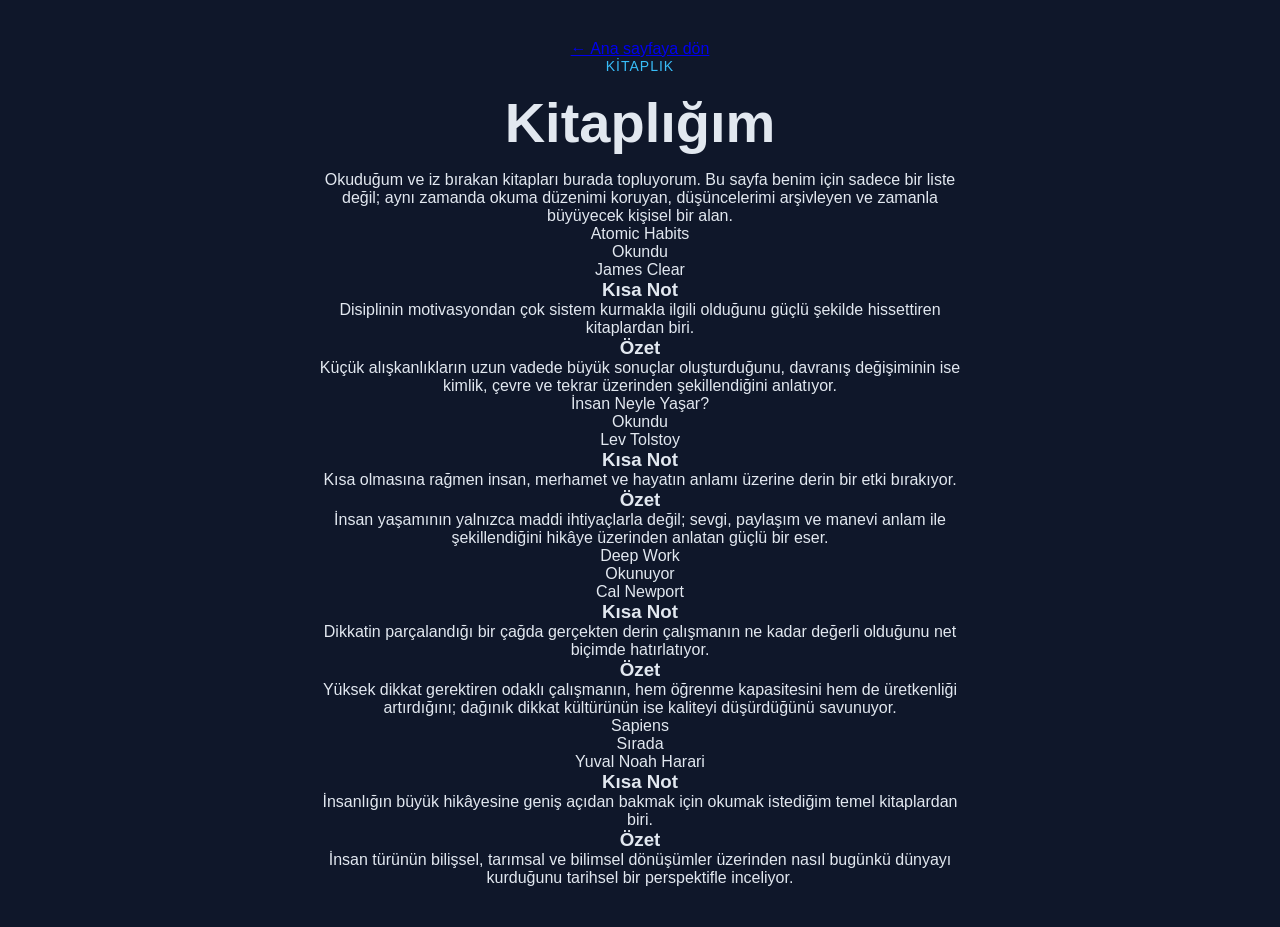
==== kitapligim.html @ d7f44a94 "Add bookshelf page and update homepage" ====
<!DOCTYPE html>
<html lang="tr">
<head>
  <meta charset="UTF-8" />
  <meta name="viewport" content="width=device-width, initial-scale=1.0" />
  <title>Kitaplığım | Taha Baş</title>
  <link rel="stylesheet" href="style.css" />
</head>
<body>
  <main class="container">
    <section class="page-hero">
      <a class="back-link" href="index.html">← Ana sayfaya dön</a>
      <p class="eyebrow">KİTAPLIK</p>
      <h1 class="page-title">Kitaplığım</h1>
      <p class="page-description">
        Okuduğum ve iz bırakan kitapları burada topluyorum. Bu sayfa benim için
        sadece bir liste değil; aynı zamanda okuma düzenimi koruyan, düşüncelerimi
        arşivleyen ve zamanla büyüyecek kişisel bir alan.
      </p>
    </section>

    <section class="books-grid">
      <article class="book-card">
        <div class="book-top">
          <p class="book-title">Atomic Habits</p>
          <span class="status status-read">Okundu</span>
        </div>
        <p class="book-author">James Clear</p>
        <div class="book-section">
          <h3>Kısa Not</h3>
          <p>
            Disiplinin motivasyondan çok sistem kurmakla ilgili olduğunu güçlü
            şekilde hissettiren kitaplardan biri.
          </p>
        </div>
        <div class="book-section">
          <h3>Özet</h3>
          <p>
            Küçük alışkanlıkların uzun vadede büyük sonuçlar oluşturduğunu,
            davranış değişiminin ise kimlik, çevre ve tekrar üzerinden
            şekillendiğini anlatıyor.
          </p>
        </div>
      </article>

      <article class="book-card">
        <div class="book-top">
          <p class="book-title">İnsan Neyle Yaşar?</p>
          <span class="status status-read">Okundu</span>
        </div>
        <p class="book-author">Lev Tolstoy</p>
        <div class="book-section">
          <h3>Kısa Not</h3>
          <p>
            Kısa olmasına rağmen insan, merhamet ve hayatın anlamı üzerine derin
            bir etki bırakıyor.
          </p>
        </div>
        <div class="book-section">
          <h3>Özet</h3>
          <p>
            İnsan yaşamının yalnızca maddi ihtiyaçlarla değil; sevgi, paylaşım ve
            manevi anlam ile şekillendiğini hikâye üzerinden anlatan güçlü bir eser.
          </p>
        </div>
      </article>

      <article class="book-card">
        <div class="book-top">
          <p class="book-title">Deep Work</p>
          <span class="status status-reading">Okunuyor</span>
        </div>
        <p class="book-author">Cal Newport</p>
        <div class="book-section">
          <h3>Kısa Not</h3>
          <p>
            Dikkatin parçalandığı bir çağda gerçekten derin çalışmanın ne kadar
            değerli olduğunu net biçimde hatırlatıyor.
          </p>
        </div>
        <div class="book-section">
          <h3>Özet</h3>
          <p>
            Yüksek dikkat gerektiren odaklı çalışmanın, hem öğrenme kapasitesini
            hem de üretkenliği artırdığını; dağınık dikkat kültürünün ise kaliteyi
            düşürdüğünü savunuyor.
          </p>
        </div>
      </article>

      <article class="book-card">
        <div class="book-top">
          <p class="book-title">Sapiens</p>
          <span class="status status-queue">Sırada</span>
        </div>
        <p class="book-author">Yuval Noah Harari</p>
        <div class="book-section">
          <h3>Kısa Not</h3>
          <p>
            İnsanlığın büyük hikâyesine geniş açıdan bakmak için okumak istediğim
            temel kitaplardan biri.
          </p>
        </div>
        <div class="book-section">
          <h3>Özet</h3>
          <p>
            İnsan türünün bilişsel, tarımsal ve bilimsel dönüşümler üzerinden nasıl
            bugünkü dünyayı kurduğunu tarihsel bir perspektifle inceliyor.
          </p>
        </div>
      </article>
    </section>
  </main>
</body>
</html>
---- style.css ----
* {
    box-sizing: border-box;
    margin: 0;
    padding: 0;
  }
  
  body {
    font-family: Arial, sans-serif;
    background: #0f172a;
    color: #e2e8f0;
    min-height: 100vh;
    display: flex;
    align-items: center;
    justify-content: center;
  }
  
  .container {
    max-width: 700px;
    padding: 40px 24px;
    text-align: center;
  }
  
  .eyebrow {
    color: #38bdf8;
    font-size: 14px;
    letter-spacing: 1px;
    text-transform: uppercase;
    margin-bottom: 16px;
  }
  
  h1 {
    font-size: 56px;
    margin-bottom: 16px;
  }
  
  .subtitle {
    font-size: 20px;
    color: #cbd5e1;
    margin-bottom: 20px;
  }
  
  .description {
    font-size: 18px;
    line-height: 1.6;
    color: #94a3b8;
    margin-bottom: 32px;
  }
  
  .buttons {
    display: flex;
    gap: 16px;
    justify-content: center;
    flex-wrap: wrap;
  }
  
  .buttons a {
    text-decoration: none;
    color: white;
    background: #2563eb;
    padding: 12px 20px;
    border-radius: 10px;
    transition: 0.2s ease;
  }
  
  .buttons a:hover {
    transform: translateY(-2px);
    opacity: 0.95;
  }
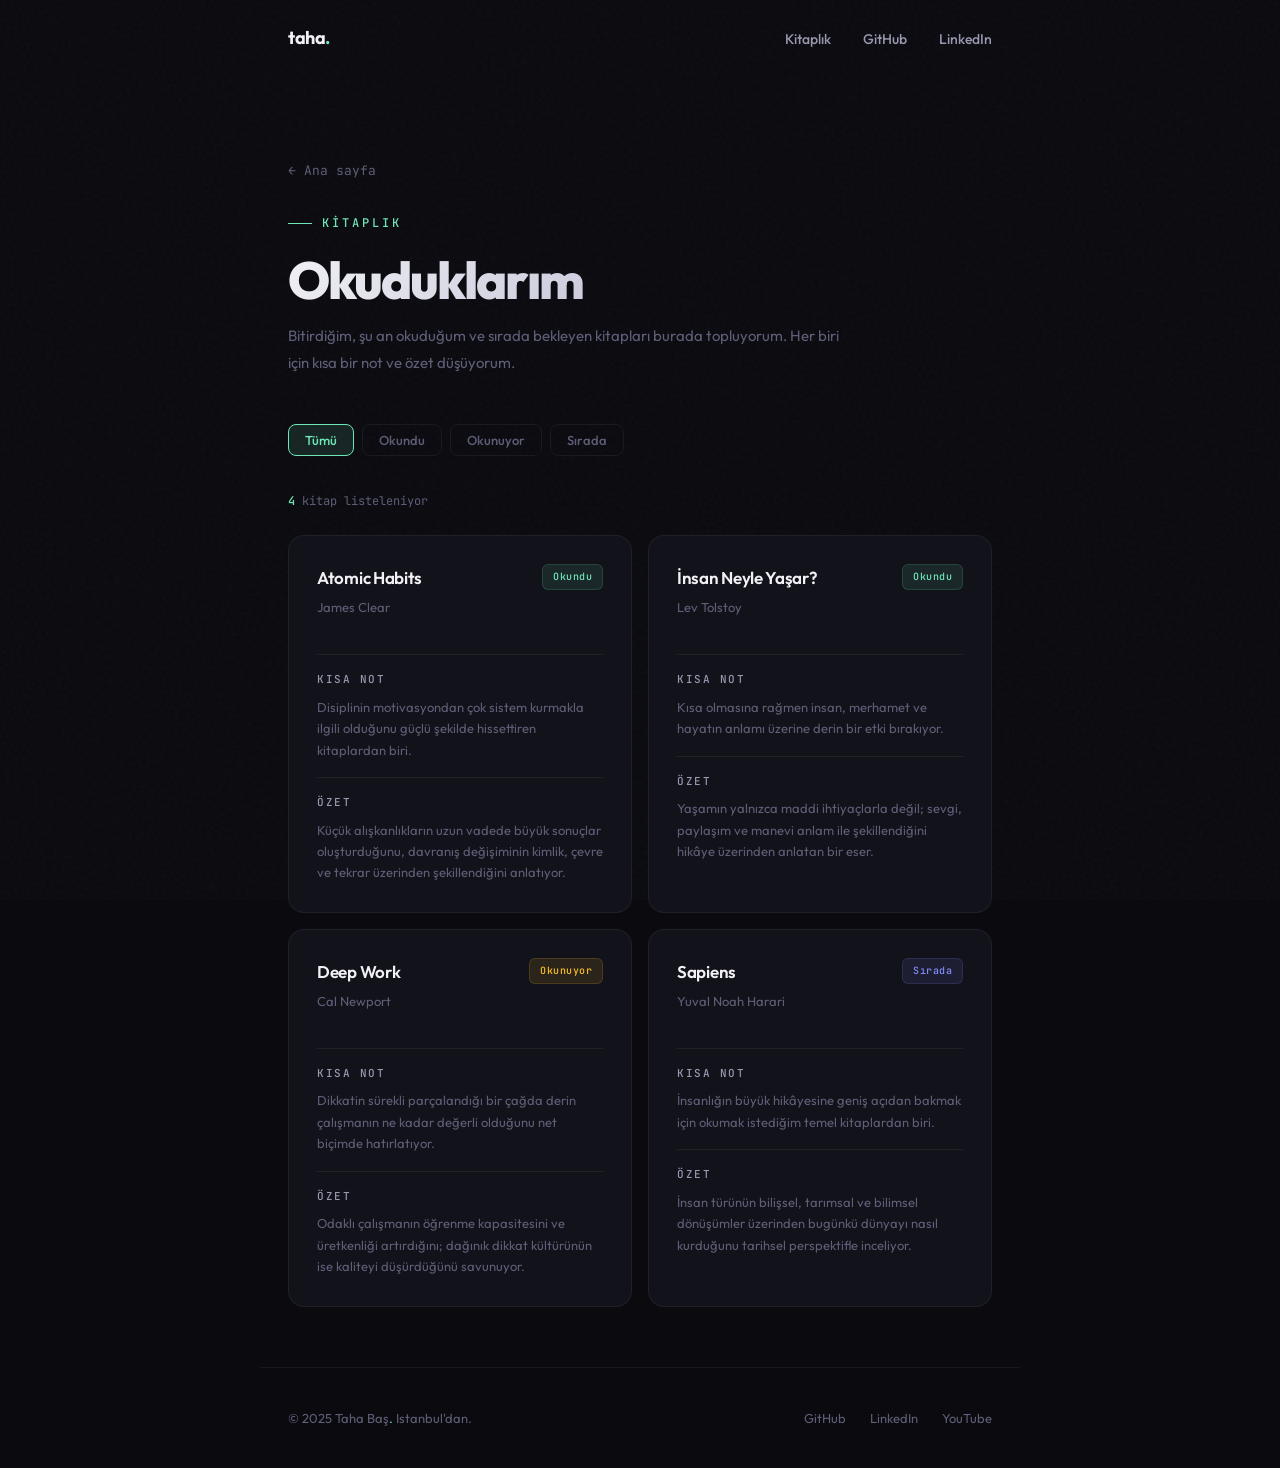
==== commit 5f708248: "Add new visualization and design" ====
--- a/kitapligim.html
+++ b/kitapligim.html
@@ -7,17 +7,34 @@
   <link rel="stylesheet" href="style.css" />
 </head>
 <body>
+  <nav class="nav">
+    <a class="nav-brand" href="index.html">taha<span>.</span></a>
+    <ul class="nav-links">
+      <li><a href="kitapligim.html">Kitaplık</a></li>
+      <li><a href="https://github.com/pearlofegea" target="_blank">GitHub</a></li>
+      <li><a href="https://www.linkedin.com/" target="_blank">LinkedIn</a></li>
+    </ul>
+  </nav>
+
   <main class="container">
     <section class="page-hero">
-      <a class="back-link" href="index.html">← Ana sayfaya dön</a>
-      <p class="eyebrow">KİTAPLIK</p>
-      <h1 class="page-title">Kitaplığım</h1>
+      <a class="back-link" href="index.html">← Ana sayfa</a>
+      <p class="eyebrow">Kitaplık</p>
+      <h1 class="page-title">Okuduklarım</h1>
       <p class="page-description">
-        Okuduğum ve iz bırakan kitapları burada topluyorum. Bu sayfa benim için
-        sadece bir liste değil; aynı zamanda okuma düzenimi koruyan, düşüncelerimi
-        arşivleyen ve zamanla büyüyecek kişisel bir alan.
+        Bitirdiğim, şu an okuduğum ve sırada bekleyen kitapları burada
+        topluyorum. Her biri için kısa bir not ve özet düşüyorum.
       </p>
     </section>
+
+    <div class="filter-bar">
+      <button class="filter-btn active">Tümü</button>
+      <button class="filter-btn">Okundu</button>
+      <button class="filter-btn">Okunuyor</button>
+      <button class="filter-btn">Sırada</button>
+    </div>
+
+    <p class="book-count"><span>4</span> kitap listeleniyor</p>
 
     <section class="books-grid">
       <article class="book-card">
@@ -37,7 +54,7 @@
           <h3>Özet</h3>
           <p>
             Küçük alışkanlıkların uzun vadede büyük sonuçlar oluşturduğunu,
-            davranış değişiminin ise kimlik, çevre ve tekrar üzerinden
+            davranış değişiminin kimlik, çevre ve tekrar üzerinden
             şekillendiğini anlatıyor.
           </p>
         </div>
@@ -59,8 +76,8 @@
         <div class="book-section">
           <h3>Özet</h3>
           <p>
-            İnsan yaşamının yalnızca maddi ihtiyaçlarla değil; sevgi, paylaşım ve
-            manevi anlam ile şekillendiğini hikâye üzerinden anlatan güçlü bir eser.
+            Yaşamın yalnızca maddi ihtiyaçlarla değil; sevgi, paylaşım ve
+            manevi anlam ile şekillendiğini hikâye üzerinden anlatan bir eser.
           </p>
         </div>
       </article>
@@ -74,16 +91,15 @@
         <div class="book-section">
           <h3>Kısa Not</h3>
           <p>
-            Dikkatin parçalandığı bir çağda gerçekten derin çalışmanın ne kadar
+            Dikkatin sürekli parçalandığı bir çağda derin çalışmanın ne kadar
             değerli olduğunu net biçimde hatırlatıyor.
           </p>
         </div>
         <div class="book-section">
           <h3>Özet</h3>
           <p>
-            Yüksek dikkat gerektiren odaklı çalışmanın, hem öğrenme kapasitesini
-            hem de üretkenliği artırdığını; dağınık dikkat kültürünün ise kaliteyi
-            düşürdüğünü savunuyor.
+            Odaklı çalışmanın öğrenme kapasitesini ve üretkenliği artırdığını;
+            dağınık dikkat kültürünün ise kaliteyi düşürdüğünü savunuyor.
           </p>
         </div>
       </article>
@@ -97,19 +113,32 @@
         <div class="book-section">
           <h3>Kısa Not</h3>
           <p>
-            İnsanlığın büyük hikâyesine geniş açıdan bakmak için okumak istediğim
-            temel kitaplardan biri.
+            İnsanlığın büyük hikâyesine geniş açıdan bakmak için okumak
+            istediğim temel kitaplardan biri.
           </p>
         </div>
         <div class="book-section">
           <h3>Özet</h3>
           <p>
-            İnsan türünün bilişsel, tarımsal ve bilimsel dönüşümler üzerinden nasıl
-            bugünkü dünyayı kurduğunu tarihsel bir perspektifle inceliyor.
+            İnsan türünün bilişsel, tarımsal ve bilimsel dönüşümler üzerinden
+            bugünkü dünyayı nasıl kurduğunu tarihsel perspektifle inceliyor.
           </p>
         </div>
       </article>
     </section>
   </main>
+
+  <footer>
+    <div class="footer-inner">
+      <div class="footer-left">
+        <p>© 2025 Taha Baş<span>.</span> Istanbul'dan.</p>
+      </div>
+      <div class="footer-right">
+        <a href="https://github.com/pearlofegea" target="_blank">GitHub</a>
+        <a href="https://www.linkedin.com/" target="_blank">LinkedIn</a>
+        <a href="https://youtube.com/@tahadashbash" target="_blank">YouTube</a>
+      </div>
+    </div>
+  </footer>
 </body>
 </html>
--- a/style.css
+++ b/style.css
@@ -1,68 +1,620 @@
+@import url('https://fonts.googleapis.com/css2?family=Outfit:wght@300;400;500;600;700;800&family=JetBrains+Mono:wght@400;500&display=swap');
+
+:root {
+  --bg-primary: #0a0a0f;
+  --bg-card: #12121a;
+  --bg-card-hover: #181824;
+  --bg-subtle: #1a1a28;
+  --accent: #6ee7b7;
+  --accent-dim: rgba(110, 231, 183, 0.12);
+  --accent-glow: rgba(110, 231, 183, 0.06);
+  --text-primary: #f0f0f5;
+  --text-secondary: #9898b0;
+  --text-muted: #5e5e78;
+  --border: rgba(255, 255, 255, 0.06);
+  --border-hover: rgba(110, 231, 183, 0.2);
+  --radius: 16px;
+  --radius-sm: 10px;
+}
+
 * {
-    box-sizing: border-box;
-    margin: 0;
-    padding: 0;
+  box-sizing: border-box;
+  margin: 0;
+  padding: 0;
+}
+
+html {
+  scroll-behavior: smooth;
+}
+
+body {
+  font-family: 'Outfit', sans-serif;
+  background: var(--bg-primary);
+  color: var(--text-primary);
+  min-height: 100vh;
+  line-height: 1.6;
+  -webkit-font-smoothing: antialiased;
+}
+
+/* ── Noise overlay ── */
+body::before {
+  content: '';
+  position: fixed;
+  inset: 0;
+  background-image: url("data:image/svg+xml,%3Csvg viewBox='0 0 256 256' xmlns='http://www.w3.org/2000/svg'%3E%3Cfilter id='n'%3E%3CfeTurbulence type='fractalNoise' baseFrequency='0.9' numOctaves='4' stitchTiles='stitch'/%3E%3C/filter%3E%3Crect width='100%25' height='100%25' filter='url(%23n)' opacity='0.03'/%3E%3C/svg%3E");
+  pointer-events: none;
+  z-index: 0;
+}
+
+/* ── Layout ── */
+.container {
+  max-width: 760px;
+  margin: 0 auto;
+  padding: 0 28px;
+  position: relative;
+  z-index: 1;
+}
+
+/* ── NAV ── */
+.nav {
+  display: flex;
+  align-items: center;
+  justify-content: space-between;
+  padding: 24px 28px;
+  max-width: 760px;
+  margin: 0 auto;
+  position: relative;
+  z-index: 10;
+}
+
+.nav-brand {
+  font-weight: 700;
+  font-size: 18px;
+  color: var(--text-primary);
+  text-decoration: none;
+  letter-spacing: -0.5px;
+}
+
+.nav-brand span {
+  color: var(--accent);
+}
+
+.nav-links {
+  display: flex;
+  gap: 32px;
+  list-style: none;
+}
+
+.nav-links a {
+  text-decoration: none;
+  color: var(--text-secondary);
+  font-size: 14px;
+  font-weight: 500;
+  transition: color 0.2s;
+  position: relative;
+}
+
+.nav-links a::after {
+  content: '';
+  position: absolute;
+  bottom: -4px;
+  left: 0;
+  width: 0;
+  height: 2px;
+  background: var(--accent);
+  transition: width 0.3s ease;
+  border-radius: 1px;
+}
+
+.nav-links a:hover {
+  color: var(--text-primary);
+}
+
+.nav-links a:hover::after {
+  width: 100%;
+}
+
+/* ── HERO ── */
+.hero {
+  padding: 100px 0 80px;
+  text-align: left;
+}
+
+.eyebrow {
+  font-family: 'JetBrains Mono', monospace;
+  color: var(--accent);
+  font-size: 12px;
+  font-weight: 500;
+  letter-spacing: 3px;
+  text-transform: uppercase;
+  margin-bottom: 20px;
+  display: flex;
+  align-items: center;
+  gap: 10px;
+}
+
+.eyebrow::before {
+  content: '';
+  width: 24px;
+  height: 1px;
+  background: var(--accent);
+}
+
+h1 {
+  font-size: clamp(42px, 7vw, 64px);
+  font-weight: 800;
+  letter-spacing: -2px;
+  line-height: 1.05;
+  margin-bottom: 20px;
+  background: linear-gradient(135deg, var(--text-primary) 0%, #a0a0c0 100%);
+  -webkit-background-clip: text;
+  -webkit-text-fill-color: transparent;
+  background-clip: text;
+}
+
+.subtitle {
+  font-size: 17px;
+  color: var(--text-secondary);
+  font-weight: 400;
+  margin-bottom: 28px;
+  display: flex;
+  align-items: center;
+  gap: 10px;
+  flex-wrap: wrap;
+}
+
+.subtitle .dot {
+  width: 4px;
+  height: 4px;
+  border-radius: 50%;
+  background: var(--accent);
+  display: inline-block;
+}
+
+.description {
+  font-size: 16px;
+  line-height: 1.75;
+  color: var(--text-muted);
+  margin-bottom: 36px;
+  max-width: 520px;
+}
+
+.buttons {
+  display: flex;
+  gap: 12px;
+  flex-wrap: wrap;
+}
+
+.buttons a {
+  text-decoration: none;
+  font-family: 'Outfit', sans-serif;
+  font-weight: 500;
+  font-size: 14px;
+  padding: 12px 24px;
+  border-radius: var(--radius-sm);
+  transition: all 0.25s ease;
+  display: inline-flex;
+  align-items: center;
+  gap: 8px;
+}
+
+.btn-primary {
+  color: var(--bg-primary);
+  background: var(--accent);
+}
+
+.btn-primary:hover {
+  transform: translateY(-2px);
+  box-shadow: 0 8px 24px rgba(110, 231, 183, 0.2);
+}
+
+.btn-secondary {
+  color: var(--text-secondary);
+  background: transparent;
+  border: 1px solid var(--border);
+}
+
+.btn-secondary:hover {
+  color: var(--text-primary);
+  border-color: var(--border-hover);
+  background: var(--accent-glow);
+}
+
+/* ── SECTION HEADER ── */
+.section-header {
+  margin-bottom: 36px;
+  text-align: left;
+}
+
+.section-kicker {
+  font-family: 'JetBrains Mono', monospace;
+  color: var(--accent);
+  font-size: 12px;
+  font-weight: 500;
+  letter-spacing: 3px;
+  text-transform: uppercase;
+  margin-bottom: 12px;
+  display: flex;
+  align-items: center;
+  gap: 10px;
+}
+
+.section-kicker::before {
+  content: '';
+  width: 24px;
+  height: 1px;
+  background: var(--accent);
+}
+
+.section-header h2 {
+  font-size: 32px;
+  font-weight: 700;
+  letter-spacing: -1px;
+  margin-bottom: 12px;
+}
+
+.section-text {
+  font-size: 15px;
+  color: var(--text-muted);
+  line-height: 1.7;
+  max-width: 540px;
+}
+
+/* ── SHELF PREVIEW ── */
+.shelf-preview {
+  padding: 60px 0 40px;
+  border-top: 1px solid var(--border);
+}
+
+.preview-card {
+  background: var(--bg-card);
+  border: 1px solid var(--border);
+  border-radius: var(--radius);
+  padding: 32px;
+  text-align: left;
+  transition: all 0.3s ease;
+  position: relative;
+  overflow: hidden;
+}
+
+.preview-card::before {
+  content: '';
+  position: absolute;
+  top: 0;
+  left: 0;
+  right: 0;
+  height: 2px;
+  background: linear-gradient(90deg, transparent, var(--accent), transparent);
+  opacity: 0;
+  transition: opacity 0.3s;
+}
+
+.preview-card:hover {
+  border-color: var(--border-hover);
+  background: var(--bg-card-hover);
+}
+
+.preview-card:hover::before {
+  opacity: 1;
+}
+
+.preview-badge {
+  font-family: 'JetBrains Mono', monospace;
+  font-size: 11px;
+  font-weight: 500;
+  color: var(--accent);
+  background: var(--accent-dim);
+  padding: 5px 12px;
+  border-radius: 6px;
+  display: inline-block;
+  margin-bottom: 16px;
+}
+
+.preview-card-content h3 {
+  font-size: 20px;
+  font-weight: 600;
+  margin-bottom: 10px;
+  letter-spacing: -0.5px;
+}
+
+.preview-card-content p {
+  font-size: 14px;
+  color: var(--text-muted);
+  line-height: 1.65;
+  margin-bottom: 24px;
+}
+
+.preview-button {
+  display: inline-flex;
+  align-items: center;
+  gap: 8px;
+  text-decoration: none;
+  color: var(--accent);
+  font-weight: 500;
+  font-size: 14px;
+  padding: 10px 20px;
+  border-radius: var(--radius-sm);
+  border: 1px solid var(--accent);
+  transition: all 0.25s ease;
+}
+
+.preview-button:hover {
+  background: var(--accent);
+  color: var(--bg-primary);
+}
+
+.preview-button::after {
+  content: '→';
+}
+
+/* ── FOOTER ── */
+footer {
+  padding: 40px 28px;
+  max-width: 760px;
+  margin: 0 auto;
+  border-top: 1px solid var(--border);
+  position: relative;
+  z-index: 1;
+}
+
+.footer-inner {
+  display: flex;
+  justify-content: space-between;
+  align-items: center;
+  flex-wrap: wrap;
+  gap: 16px;
+}
+
+.footer-left p {
+  font-size: 13px;
+  color: var(--text-muted);
+}
+
+.footer-left span {
+  color: var(--accent);
+}
+
+.footer-right {
+  display: flex;
+  gap: 24px;
+}
+
+.footer-right a {
+  text-decoration: none;
+  color: var(--text-muted);
+  font-size: 13px;
+  transition: color 0.2s;
+}
+
+.footer-right a:hover {
+  color: var(--accent);
+}
+
+/* ── PAGE HERO (kitaplık vb.) ── */
+.page-hero {
+  padding: 80px 0 48px;
+  text-align: left;
+}
+
+.back-link {
+  font-family: 'JetBrains Mono', monospace;
+  font-size: 13px;
+  color: var(--text-muted);
+  text-decoration: none;
+  display: inline-flex;
+  align-items: center;
+  gap: 6px;
+  margin-bottom: 32px;
+  transition: color 0.2s;
+}
+
+.back-link:hover {
+  color: var(--accent);
+}
+
+.page-title {
+  font-size: clamp(36px, 6vw, 52px);
+  font-weight: 800;
+  letter-spacing: -2px;
+  margin-bottom: 16px;
+  background: linear-gradient(135deg, var(--text-primary) 0%, #a0a0c0 100%);
+  -webkit-background-clip: text;
+  -webkit-text-fill-color: transparent;
+  background-clip: text;
+}
+
+.page-description {
+  font-size: 15px;
+  color: var(--text-muted);
+  line-height: 1.75;
+  max-width: 560px;
+}
+
+/* ── FILTER BAR ── */
+.filter-bar {
+  display: flex;
+  gap: 8px;
+  padding: 0 0 36px;
+  flex-wrap: wrap;
+}
+
+.filter-btn {
+  font-family: 'Outfit', sans-serif;
+  font-size: 13px;
+  font-weight: 500;
+  color: var(--text-muted);
+  background: transparent;
+  border: 1px solid var(--border);
+  padding: 7px 16px;
+  border-radius: 8px;
+  cursor: pointer;
+  transition: all 0.2s;
+}
+
+.filter-btn:hover,
+.filter-btn.active {
+  color: var(--accent);
+  border-color: var(--accent);
+  background: var(--accent-dim);
+}
+
+/* ── BOOK CARDS ── */
+.books-grid {
+  display: grid;
+  grid-template-columns: 1fr 1fr;
+  gap: 16px;
+  padding-bottom: 60px;
+}
+
+.book-card {
+  background: var(--bg-card);
+  border: 1px solid var(--border);
+  border-radius: var(--radius);
+  padding: 28px;
+  text-align: left;
+  transition: all 0.3s ease;
+  display: flex;
+  flex-direction: column;
+}
+
+.book-card:hover {
+  border-color: var(--border-hover);
+  background: var(--bg-card-hover);
+  transform: translateY(-2px);
+}
+
+.book-top {
+  display: flex;
+  justify-content: space-between;
+  align-items: flex-start;
+  gap: 12px;
+  margin-bottom: 6px;
+}
+
+.book-title {
+  font-size: 17px;
+  font-weight: 600;
+  letter-spacing: -0.3px;
+  flex: 1;
+}
+
+.book-author {
+  font-size: 13px;
+  color: var(--text-muted);
+  margin-bottom: 20px;
+  font-weight: 400;
+}
+
+.status {
+  font-family: 'JetBrains Mono', monospace;
+  font-size: 10px;
+  font-weight: 500;
+  padding: 4px 10px;
+  border-radius: 6px;
+  white-space: nowrap;
+  letter-spacing: 0.5px;
+}
+
+.status-read {
+  color: #6ee7b7;
+  background: rgba(110, 231, 183, 0.1);
+  border: 1px solid rgba(110, 231, 183, 0.15);
+}
+
+.status-reading {
+  color: #fbbf24;
+  background: rgba(251, 191, 36, 0.1);
+  border: 1px solid rgba(251, 191, 36, 0.15);
+}
+
+.status-queue {
+  color: #818cf8;
+  background: rgba(129, 140, 248, 0.1);
+  border: 1px solid rgba(129, 140, 248, 0.15);
+}
+
+.book-section {
+  margin-top: 16px;
+  padding-top: 16px;
+  border-top: 1px solid var(--border);
+}
+
+.book-section h3 {
+  font-family: 'JetBrains Mono', monospace;
+  font-size: 11px;
+  font-weight: 500;
+  color: var(--text-secondary);
+  text-transform: uppercase;
+  letter-spacing: 1.5px;
+  margin-bottom: 8px;
+}
+
+.book-section p {
+  font-size: 13px;
+  color: var(--text-muted);
+  line-height: 1.65;
+}
+
+/* ── BOOK COUNT ── */
+.book-count {
+  font-family: 'JetBrains Mono', monospace;
+  font-size: 12px;
+  color: var(--text-muted);
+  margin-bottom: 24px;
+}
+
+.book-count span {
+  color: var(--accent);
+  font-weight: 500;
+}
+
+/* ── ANIMATIONS ── */
+@keyframes fadeUp {
+  from { opacity: 0; transform: translateY(20px); }
+  to   { opacity: 1; transform: translateY(0); }
+}
+
+.hero, .page-hero {
+  animation: fadeUp 0.6s ease both;
+}
+
+.shelf-preview {
+  animation: fadeUp 0.6s ease 0.15s both;
+}
+
+.book-card {
+  animation: fadeUp 0.5s ease both;
+}
+
+.book-card:nth-child(1) { animation-delay: 0.1s; }
+.book-card:nth-child(2) { animation-delay: 0.2s; }
+.book-card:nth-child(3) { animation-delay: 0.3s; }
+.book-card:nth-child(4) { animation-delay: 0.4s; }
+
+/* ── RESPONSIVE ── */
+@media (max-width: 640px) {
+  .books-grid {
+    grid-template-columns: 1fr;
   }
-  
-  body {
-    font-family: Arial, sans-serif;
-    background: #0f172a;
-    color: #e2e8f0;
-    min-height: 100vh;
-    display: flex;
-    align-items: center;
-    justify-content: center;
+
+  .nav {
+    padding: 20px 20px;
   }
-  
+
+  .nav-links {
+    gap: 20px;
+  }
+
   .container {
-    max-width: 700px;
-    padding: 40px 24px;
+    padding: 0 20px;
+  }
+
+  .hero {
+    padding: 72px 0 60px;
+  }
+
+  .footer-inner {
+    flex-direction: column;
     text-align: center;
   }
-  
-  .eyebrow {
-    color: #38bdf8;
-    font-size: 14px;
-    letter-spacing: 1px;
-    text-transform: uppercase;
-    margin-bottom: 16px;
-  }
-  
-  h1 {
-    font-size: 56px;
-    margin-bottom: 16px;
-  }
-  
-  .subtitle {
-    font-size: 20px;
-    color: #cbd5e1;
-    margin-bottom: 20px;
-  }
-  
-  .description {
-    font-size: 18px;
-    line-height: 1.6;
-    color: #94a3b8;
-    margin-bottom: 32px;
-  }
-  
-  .buttons {
-    display: flex;
-    gap: 16px;
-    justify-content: center;
-    flex-wrap: wrap;
-  }
-  
-  .buttons a {
-    text-decoration: none;
-    color: white;
-    background: #2563eb;
-    padding: 12px 20px;
-    border-radius: 10px;
-    transition: 0.2s ease;
-  }
-  
-  .buttons a:hover {
-    transform: translateY(-2px);
-    opacity: 0.95;
-  }+}
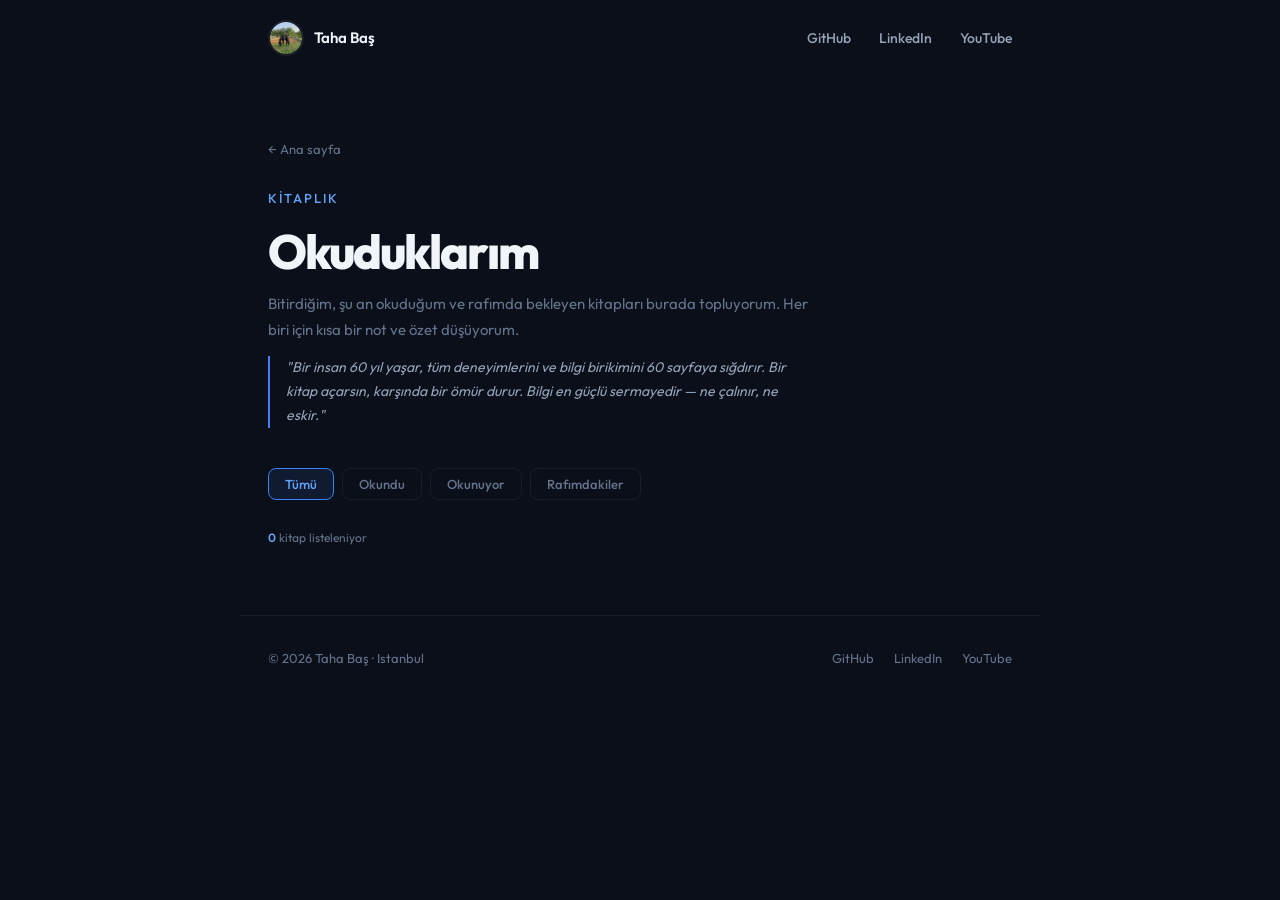
==== commit 2eb6fd4f: "New design update" ====
--- a/kitapligim.html
+++ b/kitapligim.html
@@ -8,11 +8,14 @@
 </head>
 <body>
   <nav class="nav">
-    <a class="nav-brand" href="index.html">taha<span>.</span></a>
+    <a class="nav-brand" href="index.html">
+      <img class="nav-avatar" src="hero-bg.jpg" alt="Taha Baş" />
+      <span class="nav-name">Taha Baş</span>
+    </a>
     <ul class="nav-links">
-      <li><a href="kitapligim.html">Kitaplık</a></li>
       <li><a href="https://github.com/pearlofegea" target="_blank">GitHub</a></li>
       <li><a href="https://www.linkedin.com/" target="_blank">LinkedIn</a></li>
+      <li><a href="https://www.youtube.com/@tahadashbash" target="_blank">YouTube</a></li>
     </ul>
   </nav>
 
@@ -22,8 +25,13 @@
       <p class="eyebrow">Kitaplık</p>
       <h1 class="page-title">Okuduklarım</h1>
       <p class="page-description">
-        Bitirdiğim, şu an okuduğum ve sırada bekleyen kitapları burada
+        Bitirdiğim, şu an okuduğum ve rafımda bekleyen kitapları burada
         topluyorum. Her biri için kısa bir not ve özet düşüyorum.
+      </p>
+      <p class="section-quote">
+        "Bir insan 60 yıl yaşar, tüm deneyimlerini ve bilgi birikimini 60 sayfaya
+        sığdırır. Bir kitap açarsın, karşında bir ömür durur. Bilgi en güçlü
+        sermayedir — ne çalınır, ne eskir."
       </p>
     </section>
 
@@ -31,112 +39,47 @@
       <button class="filter-btn active">Tümü</button>
       <button class="filter-btn">Okundu</button>
       <button class="filter-btn">Okunuyor</button>
-      <button class="filter-btn">Sırada</button>
+      <button class="filter-btn">Rafımdakiler</button>
     </div>
 
-    <p class="book-count"><span>4</span> kitap listeleniyor</p>
+    <p class="book-count"><span>0</span> kitap listeleniyor</p>
 
     <section class="books-grid">
-      <article class="book-card">
-        <div class="book-top">
-          <p class="book-title">Atomic Habits</p>
-          <span class="status status-read">Okundu</span>
-        </div>
-        <p class="book-author">James Clear</p>
-        <div class="book-section">
-          <h3>Kısa Not</h3>
-          <p>
-            Disiplinin motivasyondan çok sistem kurmakla ilgili olduğunu güçlü
-            şekilde hissettiren kitaplardan biri.
-          </p>
-        </div>
-        <div class="book-section">
-          <h3>Özet</h3>
-          <p>
-            Küçük alışkanlıkların uzun vadede büyük sonuçlar oluşturduğunu,
-            davranış değişiminin kimlik, çevre ve tekrar üzerinden
-            şekillendiğini anlatıyor.
-          </p>
-        </div>
-      </article>
+      <!--
+        YENİ KİTAP EKLEMEK İÇİN AŞAĞIDAKİ ŞABLONU KOPYALA-YAPIŞTIR:
 
-      <article class="book-card">
-        <div class="book-top">
-          <p class="book-title">İnsan Neyle Yaşar?</p>
-          <span class="status status-read">Okundu</span>
-        </div>
-        <p class="book-author">Lev Tolstoy</p>
-        <div class="book-section">
-          <h3>Kısa Not</h3>
-          <p>
-            Kısa olmasına rağmen insan, merhamet ve hayatın anlamı üzerine derin
-            bir etki bırakıyor.
-          </p>
-        </div>
-        <div class="book-section">
-          <h3>Özet</h3>
-          <p>
-            Yaşamın yalnızca maddi ihtiyaçlarla değil; sevgi, paylaşım ve
-            manevi anlam ile şekillendiğini hikâye üzerinden anlatan bir eser.
-          </p>
-        </div>
-      </article>
-
-      <article class="book-card">
-        <div class="book-top">
-          <p class="book-title">Deep Work</p>
-          <span class="status status-reading">Okunuyor</span>
-        </div>
-        <p class="book-author">Cal Newport</p>
-        <div class="book-section">
-          <h3>Kısa Not</h3>
-          <p>
-            Dikkatin sürekli parçalandığı bir çağda derin çalışmanın ne kadar
-            değerli olduğunu net biçimde hatırlatıyor.
-          </p>
-        </div>
-        <div class="book-section">
-          <h3>Özet</h3>
-          <p>
-            Odaklı çalışmanın öğrenme kapasitesini ve üretkenliği artırdığını;
-            dağınık dikkat kültürünün ise kaliteyi düşürdüğünü savunuyor.
-          </p>
-        </div>
-      </article>
-
-      <article class="book-card">
-        <div class="book-top">
-          <p class="book-title">Sapiens</p>
-          <span class="status status-queue">Sırada</span>
-        </div>
-        <p class="book-author">Yuval Noah Harari</p>
-        <div class="book-section">
-          <h3>Kısa Not</h3>
-          <p>
-            İnsanlığın büyük hikâyesine geniş açıdan bakmak için okumak
-            istediğim temel kitaplardan biri.
-          </p>
-        </div>
-        <div class="book-section">
-          <h3>Özet</h3>
-          <p>
-            İnsan türünün bilişsel, tarımsal ve bilimsel dönüşümler üzerinden
-            bugünkü dünyayı nasıl kurduğunu tarihsel perspektifle inceliyor.
-          </p>
-        </div>
-      </article>
+        <article class="book-card">
+          <div class="book-top">
+            <p class="book-title">Kitap Adı</p>
+            <span class="status status-read">Okundu</span>
+            ← Durum seçenekleri:
+              status-read    → Okundu
+              status-reading → Okunuyor
+              status-queue   → Rafımdakiler
+          </div>
+          <p class="book-author">Yazar Adı</p>
+          <div class="book-section">
+            <h3>Kısa Not</h3>
+            <p>Kitap hakkında kısa notun.</p>
+          </div>
+          <div class="book-section">
+            <h3>Özet</h3>
+            <p>Kitabın kısa özeti.</p>
+          </div>
+        </article>
+      -->
     </section>
   </main>
 
   <footer>
     <div class="footer-inner">
       <div class="footer-left">
-        <p>© 2025 Taha Baş<span>.</span> Istanbul'dan.</p>
+        <p>© 2026 Taha Baş · Istanbul</p>
       </div>
       <div class="footer-right">
         <a href="https://github.com/pearlofegea" target="_blank">GitHub</a>
         <a href="https://www.linkedin.com/" target="_blank">LinkedIn</a>
-        <a href="https://youtube.com/@tahadashbash" target="_blank">YouTube</a>
+        <a href="https://www.youtube.com/@tahadashbash" target="_blank">YouTube</a>
       </div>
     </div>
   </footer>
--- a/style.css
+++ b/style.css
@@ -1,19 +1,20 @@
-@import url('https://fonts.googleapis.com/css2?family=Outfit:wght@300;400;500;600;700;800&family=JetBrains+Mono:wght@400;500&display=swap');
+@import url('https://fonts.googleapis.com/css2?family=Outfit:wght@300;400;500;600;700;800&display=swap');
 
 :root {
-  --bg-primary: #0a0a0f;
-  --bg-card: #12121a;
-  --bg-card-hover: #181824;
-  --bg-subtle: #1a1a28;
-  --accent: #6ee7b7;
-  --accent-dim: rgba(110, 231, 183, 0.12);
-  --accent-glow: rgba(110, 231, 183, 0.06);
-  --text-primary: #f0f0f5;
-  --text-secondary: #9898b0;
-  --text-muted: #5e5e78;
+  --bg-primary: #0b0f1a;
+  --bg-card: #111827;
+  --bg-card-hover: #161d2e;
+  --bg-subtle: #1a2235;
+  --accent: #3b82f6;
+  --accent-light: #60a5fa;
+  --accent-dim: rgba(59, 130, 246, 0.1);
+  --accent-glow: rgba(59, 130, 246, 0.06);
+  --text-primary: #f1f5f9;
+  --text-secondary: #94a3b8;
+  --text-muted: #64748b;
   --border: rgba(255, 255, 255, 0.06);
-  --border-hover: rgba(110, 231, 183, 0.2);
-  --radius: 16px;
+  --border-hover: rgba(59, 130, 246, 0.25);
+  --radius: 14px;
   --radius-sm: 10px;
 }
 
@@ -36,23 +37,10 @@
   -webkit-font-smoothing: antialiased;
 }
 
-/* ── Noise overlay ── */
-body::before {
-  content: '';
-  position: fixed;
-  inset: 0;
-  background-image: url("data:image/svg+xml,%3Csvg viewBox='0 0 256 256' xmlns='http://www.w3.org/2000/svg'%3E%3Cfilter id='n'%3E%3CfeTurbulence type='fractalNoise' baseFrequency='0.9' numOctaves='4' stitchTiles='stitch'/%3E%3C/filter%3E%3Crect width='100%25' height='100%25' filter='url(%23n)' opacity='0.03'/%3E%3C/svg%3E");
-  pointer-events: none;
-  z-index: 0;
-}
-
-/* ── Layout ── */
 .container {
-  max-width: 760px;
+  max-width: 800px;
   margin: 0 auto;
   padding: 0 28px;
-  position: relative;
-  z-index: 1;
 }
 
 /* ── NAV ── */
@@ -60,28 +48,42 @@
   display: flex;
   align-items: center;
   justify-content: space-between;
-  padding: 24px 28px;
-  max-width: 760px;
+  padding: 20px 28px;
+  max-width: 800px;
   margin: 0 auto;
   position: relative;
   z-index: 10;
 }
 
 .nav-brand {
-  font-weight: 700;
-  font-size: 18px;
+  display: flex;
+  align-items: center;
+  gap: 10px;
+  text-decoration: none;
+}
+
+.nav-avatar {
+  width: 36px;
+  height: 36px;
+  border-radius: 50%;
+  object-fit: cover;
+  border: 2px solid var(--border);
+  transition: border-color 0.2s;
+}
+
+.nav-brand:hover .nav-avatar {
+  border-color: var(--accent);
+}
+
+.nav-name {
+  font-weight: 600;
+  font-size: 15px;
   color: var(--text-primary);
-  text-decoration: none;
-  letter-spacing: -0.5px;
-}
-
-.nav-brand span {
-  color: var(--accent);
 }
 
 .nav-links {
   display: flex;
-  gap: 32px;
+  gap: 28px;
   list-style: none;
 }
 
@@ -91,91 +93,65 @@
   font-size: 14px;
   font-weight: 500;
   transition: color 0.2s;
-  position: relative;
-}
-
-.nav-links a::after {
-  content: '';
-  position: absolute;
-  bottom: -4px;
-  left: 0;
-  width: 0;
-  height: 2px;
-  background: var(--accent);
-  transition: width 0.3s ease;
-  border-radius: 1px;
 }
 
 .nav-links a:hover {
   color: var(--text-primary);
 }
 
-.nav-links a:hover::after {
+/* ── HERO BANNER ── */
+.hero-banner {
   width: 100%;
+  max-width: 800px;
+  margin: 0 auto;
+  padding: 0 28px;
+}
+
+.hero-banner-img {
+  width: 100%;
+  height: 280px;
+  object-fit: cover;
+  object-position: center 30%;
+  border-radius: var(--radius);
+  display: block;
 }
 
 /* ── HERO ── */
 .hero {
-  padding: 100px 0 80px;
+  padding: 48px 0 64px;
   text-align: left;
 }
 
 .eyebrow {
-  font-family: 'JetBrains Mono', monospace;
-  color: var(--accent);
-  font-size: 12px;
+  color: var(--accent-light);
+  font-size: 13px;
   font-weight: 500;
-  letter-spacing: 3px;
+  letter-spacing: 2px;
   text-transform: uppercase;
-  margin-bottom: 20px;
-  display: flex;
-  align-items: center;
-  gap: 10px;
-}
-
-.eyebrow::before {
-  content: '';
-  width: 24px;
-  height: 1px;
-  background: var(--accent);
+  margin-bottom: 16px;
 }
 
 h1 {
-  font-size: clamp(42px, 7vw, 64px);
+  font-size: clamp(40px, 7vw, 58px);
   font-weight: 800;
   letter-spacing: -2px;
-  line-height: 1.05;
-  margin-bottom: 20px;
-  background: linear-gradient(135deg, var(--text-primary) 0%, #a0a0c0 100%);
-  -webkit-background-clip: text;
-  -webkit-text-fill-color: transparent;
-  background-clip: text;
+  line-height: 1.1;
+  margin-bottom: 16px;
+  color: var(--text-primary);
 }
 
 .subtitle {
-  font-size: 17px;
+  font-size: 16px;
   color: var(--text-secondary);
   font-weight: 400;
-  margin-bottom: 28px;
-  display: flex;
-  align-items: center;
-  gap: 10px;
-  flex-wrap: wrap;
-}
-
-.subtitle .dot {
-  width: 4px;
-  height: 4px;
-  border-radius: 50%;
-  background: var(--accent);
-  display: inline-block;
+  margin-bottom: 24px;
 }
 
 .description {
-  font-size: 16px;
-  line-height: 1.75;
-  color: var(--text-muted);
-  margin-bottom: 36px;
+  font-size: 15px;
+  line-height: 1.7;
+  color: var(--text-muted);
+  margin-bottom: 32px;
   max-width: 520px;
 }
 
@@ -190,22 +166,19 @@
   font-family: 'Outfit', sans-serif;
   font-weight: 500;
   font-size: 14px;
-  padding: 12px 24px;
+  padding: 11px 22px;
   border-radius: var(--radius-sm);
   transition: all 0.25s ease;
-  display: inline-flex;
-  align-items: center;
-  gap: 8px;
 }
 
 .btn-primary {
-  color: var(--bg-primary);
+  color: #fff;
   background: var(--accent);
 }
 
 .btn-primary:hover {
   transform: translateY(-2px);
-  box-shadow: 0 8px 24px rgba(110, 231, 183, 0.2);
+  box-shadow: 0 6px 20px rgba(59, 130, 246, 0.25);
 }
 
 .btn-secondary {
@@ -220,73 +193,65 @@
   background: var(--accent-glow);
 }
 
+/* ── DIVIDER ── */
+.section-divider {
+  border: none;
+  border-top: 1px solid var(--border);
+  margin: 0;
+}
+
 /* ── SECTION HEADER ── */
 .section-header {
-  margin-bottom: 36px;
+  margin-bottom: 12px;
   text-align: left;
 }
 
 .section-kicker {
-  font-family: 'JetBrains Mono', monospace;
-  color: var(--accent);
+  color: var(--accent-light);
   font-size: 12px;
   font-weight: 500;
-  letter-spacing: 3px;
+  letter-spacing: 2px;
   text-transform: uppercase;
-  margin-bottom: 12px;
-  display: flex;
-  align-items: center;
-  gap: 10px;
-}
-
-.section-kicker::before {
-  content: '';
-  width: 24px;
-  height: 1px;
-  background: var(--accent);
+  margin-bottom: 10px;
 }
 
 .section-header h2 {
-  font-size: 32px;
+  font-size: 28px;
   font-weight: 700;
-  letter-spacing: -1px;
-  margin-bottom: 12px;
+  letter-spacing: -0.5px;
+  margin-bottom: 10px;
 }
 
 .section-text {
-  font-size: 15px;
+  font-size: 14px;
   color: var(--text-muted);
   line-height: 1.7;
   max-width: 540px;
 }
 
+.section-quote {
+  font-size: 14px;
+  color: var(--text-secondary);
+  font-style: italic;
+  line-height: 1.7;
+  margin-top: 14px;
+  padding-left: 16px;
+  border-left: 2px solid var(--accent);
+  max-width: 540px;
+}
+
 /* ── SHELF PREVIEW ── */
 .shelf-preview {
-  padding: 60px 0 40px;
-  border-top: 1px solid var(--border);
+  padding: 48px 0 40px;
 }
 
 .preview-card {
   background: var(--bg-card);
   border: 1px solid var(--border);
   border-radius: var(--radius);
-  padding: 32px;
+  padding: 28px;
   text-align: left;
   transition: all 0.3s ease;
-  position: relative;
-  overflow: hidden;
-}
-
-.preview-card::before {
-  content: '';
-  position: absolute;
-  top: 0;
-  left: 0;
-  right: 0;
-  height: 2px;
-  background: linear-gradient(90deg, transparent, var(--accent), transparent);
-  opacity: 0;
-  transition: opacity 0.3s;
 }
 
 .preview-card:hover {
@@ -294,34 +259,30 @@
   background: var(--bg-card-hover);
 }
 
-.preview-card:hover::before {
-  opacity: 1;
-}
-
 .preview-badge {
-  font-family: 'JetBrains Mono', monospace;
   font-size: 11px;
-  font-weight: 500;
-  color: var(--accent);
+  font-weight: 600;
+  color: var(--accent-light);
   background: var(--accent-dim);
-  padding: 5px 12px;
+  padding: 4px 10px;
   border-radius: 6px;
   display: inline-block;
-  margin-bottom: 16px;
+  margin-bottom: 14px;
+  letter-spacing: 0.5px;
+  text-transform: uppercase;
 }
 
 .preview-card-content h3 {
-  font-size: 20px;
+  font-size: 18px;
   font-weight: 600;
-  margin-bottom: 10px;
-  letter-spacing: -0.5px;
+  margin-bottom: 8px;
 }
 
 .preview-card-content p {
   font-size: 14px;
   color: var(--text-muted);
   line-height: 1.65;
-  margin-bottom: 24px;
+  margin-bottom: 20px;
 }
 
 .preview-button {
@@ -329,7 +290,7 @@
   align-items: center;
   gap: 8px;
   text-decoration: none;
-  color: var(--accent);
+  color: var(--accent-light);
   font-weight: 500;
   font-size: 14px;
   padding: 10px 20px;
@@ -340,21 +301,96 @@
 
 .preview-button:hover {
   background: var(--accent);
-  color: var(--bg-primary);
+  color: #fff;
 }
 
 .preview-button::after {
-  content: '→';
+  content: ' →';
+}
+
+/* ── COLLAB SECTION ── */
+.collab-section {
+  padding: 48px 0 40px;
+}
+
+.collab-card {
+  background: var(--bg-card);
+  border: 1px solid var(--border);
+  border-radius: var(--radius);
+  overflow: hidden;
+  transition: all 0.3s ease;
+}
+
+.collab-card:hover {
+  border-color: var(--border-hover);
+}
+
+.collab-img-wrapper {
+  position: relative;
+  overflow: hidden;
+}
+
+.collab-img {
+  width: 100%;
+  height: 200px;
+  object-fit: cover;
+  object-position: center 60%;
+  display: block;
+  filter: brightness(0.5);
+}
+
+.collab-img-text {
+  position: absolute;
+  bottom: 16px;
+  left: 24px;
+  font-size: 22px;
+  font-weight: 700;
+  color: #fff;
+  letter-spacing: -0.5px;
+}
+
+.collab-content {
+  padding: 24px 28px 28px;
+}
+
+.collab-content p {
+  font-size: 14px;
+  color: var(--text-muted);
+  line-height: 1.7;
+  margin-bottom: 20px;
+}
+
+.collab-contacts {
+  display: flex;
+  flex-wrap: wrap;
+  gap: 10px;
+}
+
+.collab-contact {
+  display: inline-flex;
+  align-items: center;
+  gap: 6px;
+  font-size: 13px;
+  color: var(--text-secondary);
+  text-decoration: none;
+  padding: 8px 14px;
+  border-radius: 8px;
+  background: var(--bg-subtle);
+  border: 1px solid var(--border);
+  transition: all 0.2s;
+}
+
+.collab-contact:hover {
+  color: var(--accent-light);
+  border-color: var(--border-hover);
 }
 
 /* ── FOOTER ── */
 footer {
-  padding: 40px 28px;
-  max-width: 760px;
+  padding: 32px 28px 40px;
+  max-width: 800px;
   margin: 0 auto;
   border-top: 1px solid var(--border);
-  position: relative;
-  z-index: 1;
 }
 
 .footer-inner {
@@ -362,7 +398,7 @@
   justify-content: space-between;
   align-items: center;
   flex-wrap: wrap;
-  gap: 16px;
+  gap: 12px;
 }
 
 .footer-left p {
@@ -370,13 +406,9 @@
   color: var(--text-muted);
 }
 
-.footer-left span {
-  color: var(--accent);
-}
-
 .footer-right {
   display: flex;
-  gap: 24px;
+  gap: 20px;
 }
 
 .footer-right a {
@@ -387,46 +419,40 @@
 }
 
 .footer-right a:hover {
-  color: var(--accent);
-}
-
-/* ── PAGE HERO (kitaplık vb.) ── */
+  color: var(--accent-light);
+}
+
+/* ── PAGE HERO (kitaplık) ── */
 .page-hero {
-  padding: 80px 0 48px;
+  padding: 60px 0 40px;
   text-align: left;
 }
 
 .back-link {
-  font-family: 'JetBrains Mono', monospace;
   font-size: 13px;
   color: var(--text-muted);
   text-decoration: none;
-  display: inline-flex;
-  align-items: center;
-  gap: 6px;
-  margin-bottom: 32px;
+  display: inline-block;
+  margin-bottom: 28px;
   transition: color 0.2s;
 }
 
 .back-link:hover {
-  color: var(--accent);
+  color: var(--accent-light);
 }
 
 .page-title {
-  font-size: clamp(36px, 6vw, 52px);
+  font-size: clamp(34px, 6vw, 48px);
   font-weight: 800;
   letter-spacing: -2px;
-  margin-bottom: 16px;
-  background: linear-gradient(135deg, var(--text-primary) 0%, #a0a0c0 100%);
-  -webkit-background-clip: text;
-  -webkit-text-fill-color: transparent;
-  background-clip: text;
+  margin-bottom: 14px;
+  color: var(--text-primary);
 }
 
 .page-description {
   font-size: 15px;
   color: var(--text-muted);
-  line-height: 1.75;
+  line-height: 1.7;
   max-width: 560px;
 }
 
@@ -434,7 +460,7 @@
 .filter-bar {
   display: flex;
   gap: 8px;
-  padding: 0 0 36px;
+  padding: 0 0 28px;
   flex-wrap: wrap;
 }
 
@@ -453,7 +479,7 @@
 
 .filter-btn:hover,
 .filter-btn.active {
-  color: var(--accent);
+  color: var(--accent-light);
   border-color: var(--accent);
   background: var(--accent-dim);
 }
@@ -463,14 +489,14 @@
   display: grid;
   grid-template-columns: 1fr 1fr;
   gap: 16px;
-  padding-bottom: 60px;
+  padding-bottom: 48px;
 }
 
 .book-card {
   background: var(--bg-card);
   border: 1px solid var(--border);
   border-radius: var(--radius);
-  padding: 28px;
+  padding: 24px;
   text-align: left;
   transition: all 0.3s ease;
   display: flex;
@@ -488,37 +514,35 @@
   justify-content: space-between;
   align-items: flex-start;
   gap: 12px;
-  margin-bottom: 6px;
+  margin-bottom: 4px;
 }
 
 .book-title {
-  font-size: 17px;
+  font-size: 16px;
   font-weight: 600;
-  letter-spacing: -0.3px;
   flex: 1;
 }
 
 .book-author {
   font-size: 13px;
   color: var(--text-muted);
-  margin-bottom: 20px;
-  font-weight: 400;
+  margin-bottom: 18px;
 }
 
 .status {
-  font-family: 'JetBrains Mono', monospace;
   font-size: 10px;
-  font-weight: 500;
+  font-weight: 600;
   padding: 4px 10px;
   border-radius: 6px;
   white-space: nowrap;
-  letter-spacing: 0.5px;
+  letter-spacing: 0.3px;
+  text-transform: uppercase;
 }
 
 .status-read {
-  color: #6ee7b7;
-  background: rgba(110, 231, 183, 0.1);
-  border: 1px solid rgba(110, 231, 183, 0.15);
+  color: #34d399;
+  background: rgba(52, 211, 153, 0.1);
+  border: 1px solid rgba(52, 211, 153, 0.15);
 }
 
 .status-reading {
@@ -528,25 +552,24 @@
 }
 
 .status-queue {
-  color: #818cf8;
-  background: rgba(129, 140, 248, 0.1);
-  border: 1px solid rgba(129, 140, 248, 0.15);
+  color: #a78bfa;
+  background: rgba(167, 139, 250, 0.1);
+  border: 1px solid rgba(167, 139, 250, 0.15);
 }
 
 .book-section {
-  margin-top: 16px;
-  padding-top: 16px;
+  margin-top: 14px;
+  padding-top: 14px;
   border-top: 1px solid var(--border);
 }
 
 .book-section h3 {
-  font-family: 'JetBrains Mono', monospace;
   font-size: 11px;
-  font-weight: 500;
+  font-weight: 600;
   color: var(--text-secondary);
   text-transform: uppercase;
-  letter-spacing: 1.5px;
-  margin-bottom: 8px;
+  letter-spacing: 1px;
+  margin-bottom: 6px;
 }
 
 .book-section p {
@@ -555,66 +578,40 @@
   line-height: 1.65;
 }
 
-/* ── BOOK COUNT ── */
 .book-count {
-  font-family: 'JetBrains Mono', monospace;
   font-size: 12px;
   color: var(--text-muted);
-  margin-bottom: 24px;
+  margin-bottom: 20px;
 }
 
 .book-count span {
-  color: var(--accent);
-  font-weight: 500;
+  color: var(--accent-light);
+  font-weight: 600;
 }
 
 /* ── ANIMATIONS ── */
 @keyframes fadeUp {
-  from { opacity: 0; transform: translateY(20px); }
+  from { opacity: 0; transform: translateY(16px); }
   to   { opacity: 1; transform: translateY(0); }
 }
 
-.hero, .page-hero {
-  animation: fadeUp 0.6s ease both;
-}
-
-.shelf-preview {
-  animation: fadeUp 0.6s ease 0.15s both;
-}
-
-.book-card {
-  animation: fadeUp 0.5s ease both;
-}
-
-.book-card:nth-child(1) { animation-delay: 0.1s; }
-.book-card:nth-child(2) { animation-delay: 0.2s; }
-.book-card:nth-child(3) { animation-delay: 0.3s; }
-.book-card:nth-child(4) { animation-delay: 0.4s; }
+.hero, .page-hero { animation: fadeUp 0.5s ease both; }
+.shelf-preview, .collab-section { animation: fadeUp 0.5s ease 0.1s both; }
+.book-card { animation: fadeUp 0.4s ease both; }
+.book-card:nth-child(1) { animation-delay: 0.05s; }
+.book-card:nth-child(2) { animation-delay: 0.1s; }
+.book-card:nth-child(3) { animation-delay: 0.15s; }
+.book-card:nth-child(4) { animation-delay: 0.2s; }
 
 /* ── RESPONSIVE ── */
 @media (max-width: 640px) {
-  .books-grid {
-    grid-template-columns: 1fr;
-  }
-
-  .nav {
-    padding: 20px 20px;
-  }
-
-  .nav-links {
-    gap: 20px;
-  }
-
-  .container {
-    padding: 0 20px;
-  }
-
-  .hero {
-    padding: 72px 0 60px;
-  }
-
-  .footer-inner {
-    flex-direction: column;
-    text-align: center;
-  }
+  .books-grid { grid-template-columns: 1fr; }
+  .nav { padding: 16px 20px; }
+  .nav-links { gap: 18px; }
+  .container { padding: 0 20px; }
+  .hero-banner { padding: 0 20px; }
+  .hero-banner-img { height: 200px; }
+  .hero { padding: 36px 0 48px; }
+  .footer-inner { flex-direction: column; text-align: center; }
+  .collab-contacts { flex-direction: column; }
 }
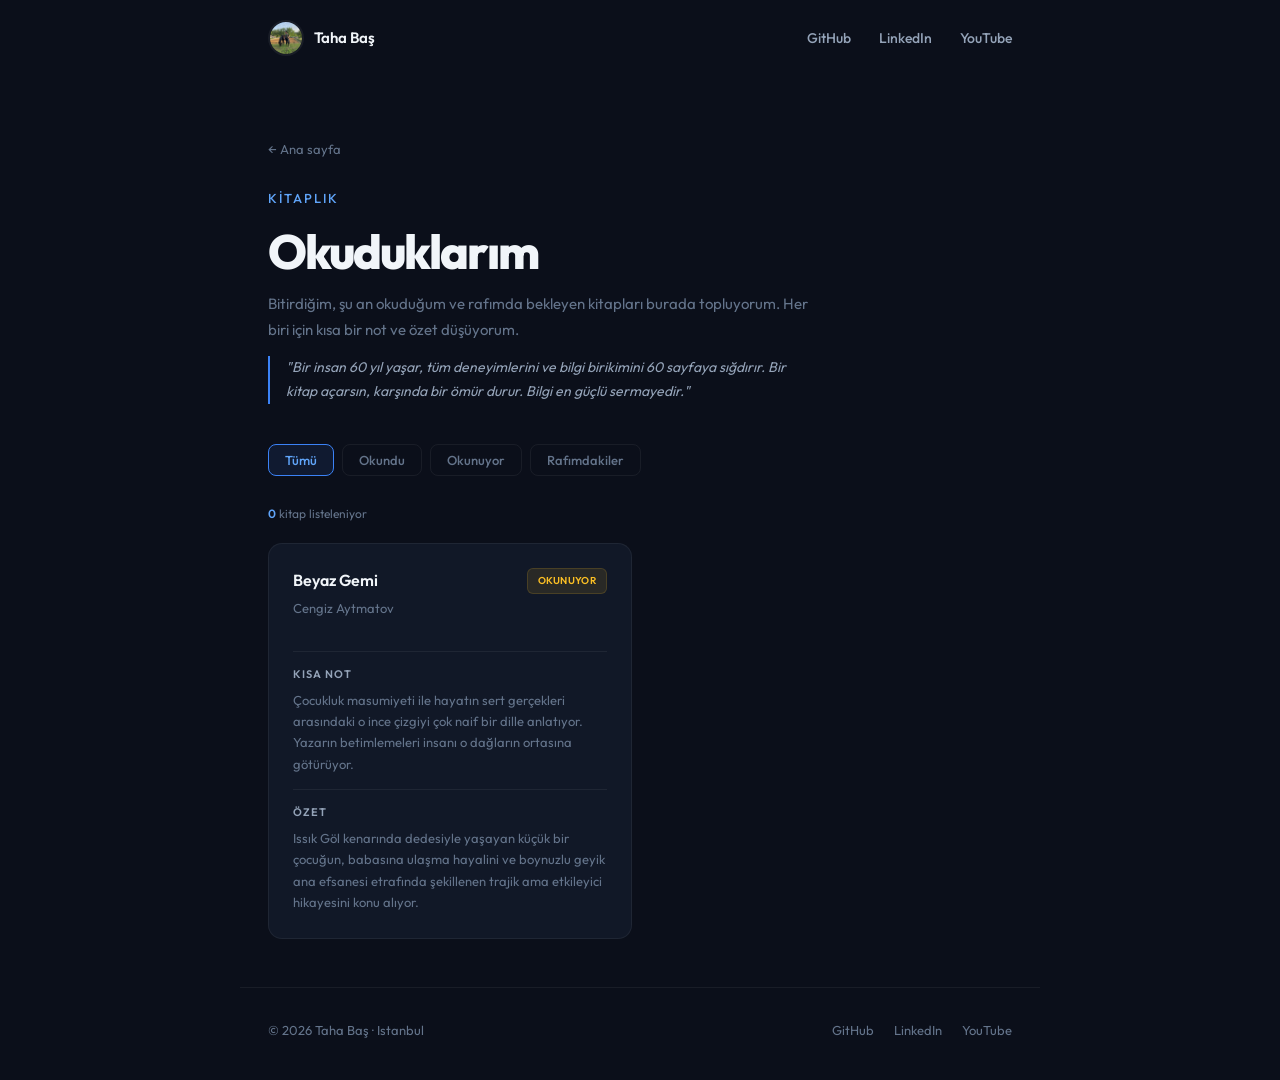
==== commit 7c795496: "New book add" ====
--- a/kitapligim.html
+++ b/kitapligim.html
@@ -31,7 +31,7 @@
       <p class="section-quote">
         "Bir insan 60 yıl yaşar, tüm deneyimlerini ve bilgi birikimini 60 sayfaya
         sığdırır. Bir kitap açarsın, karşında bir ömür durur. Bilgi en güçlü
-        sermayedir — ne çalınır, ne eskir."
+        sermayedir."
       </p>
     </section>
 
@@ -68,6 +68,23 @@
           </div>
         </article>
       -->
+      <article class="book-card">
+        <div class="book-top">
+          <p class="book-title">Beyaz Gemi</p>
+          <span class="status status-reading">Okunuyor</span>
+        </div>
+        <p class="book-author">Cengiz Aytmatov</p>
+        
+        <div class="book-section">
+          <h3>Kısa Not</h3>
+          <p>Çocukluk masumiyeti ile hayatın sert gerçekleri arasındaki o ince çizgiyi çok naif bir dille anlatıyor. Yazarın betimlemeleri insanı o dağların ortasına götürüyor.</p>
+        </div>
+        
+        <div class="book-section">
+          <h3>Özet</h3>
+          <p>Issık Göl kenarında dedesiyle yaşayan küçük bir çocuğun, babasına ulaşma hayalini ve boynuzlu geyik ana efsanesi etrafında şekillenen trajik ama etkileyici hikayesini konu alıyor.</p>
+        </div>
+      </article>
     </section>
   </main>
 
